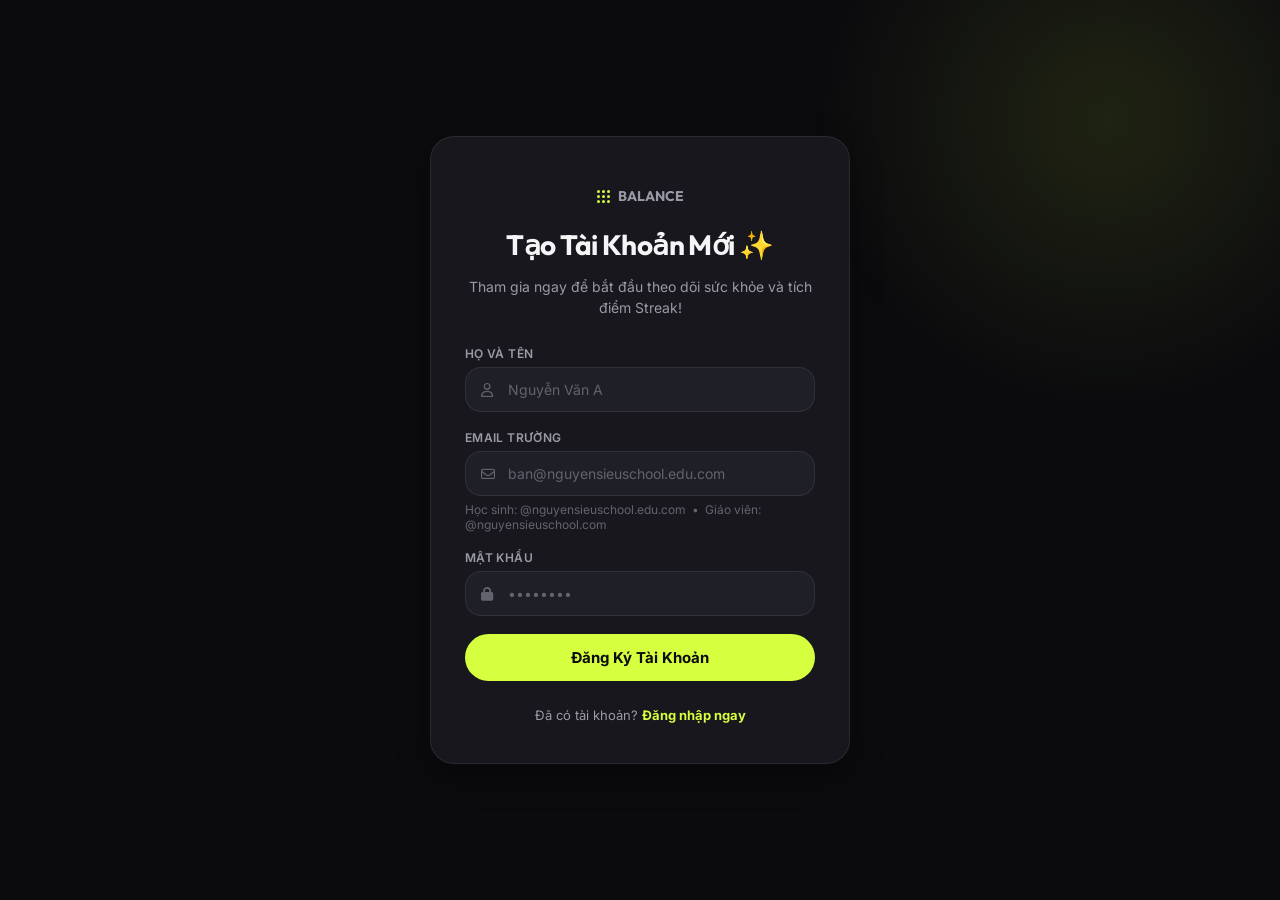
==== balance-app/public/register.html @ 1e22f0e8 "Add files via upload" ====
<!DOCTYPE html>
<html lang="vi">
<head>
    <meta charset="UTF-8">
    <meta name="viewport" content="width=device-width, initial-scale=1.0">
    <title>Đăng Ký - Balance</title>
    <link rel="stylesheet" href="https://cdnjs.cloudflare.com/ajax/libs/font-awesome/6.4.0/css/all.min.css">
    <link rel="stylesheet" href="theme.css">
    <link rel="stylesheet" href="style.css">
</head>
<body>

    <div class="login-card">
        <div class="brand-mark">
            <span class="dot-logo"><span></span><span></span><span></span><span></span><span></span><span></span><span></span><span></span><span></span></span>
            BALANCE
        </div>

        <div class="login-header">
            <h2>Tạo Tài Khoản Mới ✨</h2>
            <p>Tham gia ngay để bắt đầu theo dõi sức khỏe và tích điểm Streak!</p>
        </div>

        <form id="registerForm">
            <div class="input-group">
                <label for="regName">Họ và Tên</label>
                <div class="input-wrapper">
                    <i class="fa-regular fa-user"></i>
                    <input type="text" id="regName" placeholder="Nguyễn Văn A" required>
                </div>
            </div>

            <div class="input-group">
                <label for="regEmail">Email Trường</label>
                <div class="input-wrapper">
                    <i class="fa-regular fa-envelope"></i>
                    <input type="email" id="regEmail" placeholder="ban@nguyensieuschool.edu.com" required>
                </div>
                <div id="rolePreview">
                    Học sinh: @nguyensieuschool.edu.com &nbsp;•&nbsp; Giáo viên: @nguyensieuschool.com
                </div>
            </div>

            <div class="input-group">
                <label for="regPassword">Mật Khẩu</label>
                <div class="input-wrapper">
                    <i class="fa-solid fa-lock"></i>
                    <input type="password" id="regPassword" placeholder="••••••••" minlength="8" required>
                </div>
            </div>

            <p id="formError" class="form-error"></p>

            <button type="submit" class="btn-login">Đăng Ký Tài Khoản</button>
        </form>

        <div class="register-link">
            Đã có tài khoản? <a href="index.html">Đăng nhập ngay</a>
        </div>
    </div>

    <script src="register.js"></script>
</body>
</html>
---- balance-app/public/theme.css ----
/* theme.css — shared design system for Balance.
   Sporty energy (lime/blue accents, bold headline type) kept in check by a
   minimal, high-whitespace dark surface — inspired by the padel/tennis club
   references (bold color + motion) balanced against a plainer minimal site
   (restraint, generous space, few competing elements per screen). */

@import url('https://fonts.googleapis.com/css2?family=Outfit:wght@400;500;600;700;800&family=Inter:wght@400;500;600;700&display=swap');

:root {
  /* surfaces */
  --bg: #0b0b0e;
  --surface: #17171d;
  --surface-2: #1f1f27;
  --border: rgba(255, 255, 255, 0.08);
  --border-strong: rgba(255, 255, 255, 0.18);

  /* text */
  --text: #f5f5f7;
  --text-muted: #9a9aa6;
  --text-faint: #63636d;

  /* accents — lime is the primary "sporty" accent, blue is secondary /
     teacher-role / informational, red is reserved for late/error states */
  --lime: #d6ff3f;
  --lime-dim: rgba(214, 255, 63, 0.14);
  --lime-ink: #0b0b0e; /* text color used ON TOP of lime */
  --blue: #4c8dff;
  --blue-dim: rgba(76, 141, 255, 0.14);
  --red: #ff6b6b;
  --red-dim: rgba(255, 107, 107, 0.14);

  /* shape */
  --radius-sm: 10px;
  --radius-md: 16px;
  --radius-lg: 24px;
  --radius-pill: 999px;

  /* type */
  --font-heading: 'Outfit', -apple-system, sans-serif;
  --font-body: 'Inter', -apple-system, sans-serif;

  --shadow-card: 0 12px 32px rgba(0, 0, 0, 0.35);
  --shadow-glow-lime: 0 8px 24px rgba(214, 255, 63, 0.25);
  --shadow-glow-blue: 0 8px 24px rgba(76, 141, 255, 0.25);
}

* { box-sizing: border-box; }

html, body {
  background: var(--bg);
  color: var(--text);
  font-family: var(--font-body);
  margin: 0;
  padding: 0;
  -webkit-font-smoothing: antialiased;
}

h1, h2, h3, h4 {
  font-family: var(--font-heading);
  font-weight: 700;
  letter-spacing: -0.02em;
  margin: 0;
}

a { color: inherit; }

/* --- layout ------------------------------------------------------------ */
.container {
  max-width: 1040px;
  margin: 0 auto;
  padding: 0 24px;
}

.eyebrow {
  font-size: 12px;
  font-weight: 700;
  letter-spacing: 0.08em;
  text-transform: uppercase;
  color: var(--text-faint);
}

.text-muted { color: var(--text-muted); }

/* --- dot-grid brand mark ------------------------------------------------
   Small reusable logo motif (echoes the dotted-grid marks in the padel/
   tennis references) — three rows of three dots. */
.dot-logo {
  display: inline-grid;
  grid-template-columns: repeat(3, 3px);
  grid-template-rows: repeat(3, 3px);
  gap: 2px;
  vertical-align: middle;
}
.dot-logo span {
  width: 3px;
  height: 3px;
  border-radius: 50%;
  background: var(--lime);
}

/* --- buttons ------------------------------------------------------------ */
.btn {
  display: inline-flex;
  align-items: center;
  justify-content: center;
  gap: 8px;
  padding: 13px 26px;
  border-radius: var(--radius-pill);
  border: none;
  font-family: var(--font-body);
  font-weight: 700;
  font-size: 14px;
  cursor: pointer;
  transition: transform 0.15s ease, box-shadow 0.15s ease, opacity 0.15s ease;
  text-decoration: none;
}
.btn:active { transform: scale(0.97); }
.btn:disabled { opacity: 0.45; cursor: not-allowed; transform: none !important; }

.btn-primary { background: var(--lime); color: var(--lime-ink); }
.btn-primary:hover:not(:disabled) { transform: translateY(-2px); box-shadow: var(--shadow-glow-lime); }

.btn-blue { background: var(--blue); color: #fff; }
.btn-blue:hover:not(:disabled) { transform: translateY(-2px); box-shadow: var(--shadow-glow-blue); }

.btn-ghost {
  background: transparent;
  color: var(--text);
  border: 1.5px solid var(--border-strong);
}
.btn-ghost:hover:not(:disabled) { border-color: var(--lime); color: var(--lime); }

.btn-danger { background: var(--red-dim); color: var(--red); }

.btn-block { width: 100%; }

/* --- cards ---------------------------------------------------------------*/
.card {
  background: var(--surface);
  border: 1px solid var(--border);
  border-radius: var(--radius-lg);
  padding: 24px;
}
.card-link {
  display: block;
  text-decoration: none;
  color: inherit;
  transition: transform 0.15s ease, border-color 0.15s ease;
}
.card-link:hover { transform: translateY(-3px); border-color: var(--border-strong); }

/* --- pills / status badges ------------------------------------------------*/
.pill {
  display: inline-flex;
  align-items: center;
  padding: 4px 12px;
  border-radius: var(--radius-pill);
  font-size: 11px;
  font-weight: 700;
  text-transform: uppercase;
  letter-spacing: 0.04em;
  white-space: nowrap;
}
.pill-lime { background: var(--lime-dim); color: var(--lime); }
.pill-blue { background: var(--blue-dim); color: var(--blue); }
.pill-red { background: var(--red-dim); color: var(--red); }
.pill-neutral { background: var(--surface-2); color: var(--text-muted); }

/* --- form fields -----------------------------------------------------------*/
.field { text-align: left; margin-bottom: 16px; }
.field label {
  display: block;
  font-size: 12px;
  font-weight: 600;
  color: var(--text-muted);
  margin-bottom: 6px;
  text-transform: uppercase;
  letter-spacing: 0.03em;
}
.input-field {
  width: 100%;
  background: var(--surface-2);
  border: 1.5px solid var(--border);
  border-radius: var(--radius-md);
  padding: 13px 16px;
  color: var(--text);
  font-family: var(--font-body);
  font-size: 15px;
  transition: border-color 0.15s ease, box-shadow 0.15s ease;
}
.input-field:focus {
  outline: none;
  border-color: var(--lime);
  box-shadow: 0 0 0 3px var(--lime-dim);
}
.input-field::placeholder { color: var(--text-faint); }

.form-error {
  color: var(--red);
  font-size: 13px;
  text-align: left;
  margin: -6px 0 14px;
  display: none;
}

/* --- progress bars ---------------------------------------------------------*/
.progress-track {
  width: 100%;
  height: 8px;
  border-radius: var(--radius-pill);
  background: var(--surface-2);
  overflow: hidden;
}
.progress-fill {
  height: 100%;
  background: var(--lime);
  border-radius: var(--radius-pill);
  transition: width 0.4s ease;
}
.progress-fill.blue { background: var(--blue); }

/* --- stat tiles (dashboard) -------------------------------------------------*/
.stat-tile {
  background: var(--surface);
  border: 1px solid var(--border);
  border-radius: var(--radius-lg);
  padding: 20px;
}
.stat-tile .stat-number {
  font-family: var(--font-heading);
  font-size: 2.1rem;
  font-weight: 800;
  color: var(--lime);
  line-height: 1;
}
.stat-tile .stat-number.blue { color: var(--blue); }
.stat-tile .stat-label {
  margin-top: 6px;
  font-size: 12.5px;
  color: var(--text-muted);
  font-weight: 600;
}

/* --- top nav (rendered by app.js) ------------------------------------------*/
.balance-nav {
  position: fixed;
  top: 14px;
  left: 14px;
  right: 14px;
  z-index: 1000;
  display: flex;
  align-items: center;
  justify-content: space-between;
  padding: 12px 20px;
  background: rgba(23, 23, 29, 0.75);
  backdrop-filter: blur(14px);
  -webkit-backdrop-filter: blur(14px);
  border: 1px solid var(--border);
  border-radius: var(--radius-pill);
  font-family: var(--font-body);
  font-size: 14px;
  color: var(--text);
}
.balance-nav .brand {
  display: flex;
  align-items: center;
  gap: 8px;
  font-family: var(--font-heading);
  font-weight: 700;
  text-decoration: none;
  color: var(--text);
  font-size: 15px;
}
.balance-nav .name { color: var(--text-muted); margin-left: 4px; }
.balance-nav .right { display: flex; align-items: center; gap: 12px; }
.balance-nav .credit-badge {
  display: inline-flex;
  align-items: center;
  gap: 6px;
  background: var(--lime-dim);
  color: var(--lime);
  font-weight: 700;
  padding: 6px 14px;
  border-radius: var(--radius-pill);
  font-size: 13px;
}
.balance-nav .logout-btn {
  background: var(--surface-2);
  color: var(--text-muted);
  border: none;
  padding: 8px 16px;
  border-radius: var(--radius-pill);
  font-size: 13px;
  font-weight: 600;
  cursor: pointer;
}
.balance-nav .logout-btn:hover { color: var(--text); }
.balance-nav .offline-flag { color: #e0a030; font-size: 12px; margin-left: 8px; }

body.has-balance-nav { padding-top: 76px; }

@media (max-width: 640px) {
  .balance-nav .name-role { display: none; }
}
---- balance-app/public/style.css ----
/* style.css — login & register pages */

body {
  min-height: 100vh;
  display: flex;
  align-items: center;
  justify-content: center;
  padding: 24px;
  position: relative;
  overflow-x: hidden;
}

/* Soft lime glow in the corner — a restrained nod to the neon-on-dark
   energy of the sporty references, without leaning on photography we
   don't have. Kept subtle so it stays on the "minimal" side. */
body::before {
  content: '';
  position: fixed;
  top: -20%;
  right: -10%;
  width: 600px;
  height: 600px;
  background: radial-gradient(circle, rgba(214, 255, 63, 0.10) 0%, transparent 70%);
  pointer-events: none;
  z-index: 0;
}

.login-card {
  background: var(--surface);
  border: 1px solid var(--border);
  width: 100%;
  max-width: 420px;
  padding: 40px 34px;
  border-radius: var(--radius-lg);
  box-shadow: var(--shadow-card);
  text-align: center;
  position: relative;
  z-index: 1;
}

.brand-mark {
  display: inline-flex;
  align-items: center;
  gap: 8px;
  font-family: var(--font-heading);
  font-weight: 700;
  font-size: 14px;
  color: var(--text-muted);
  margin-bottom: 22px;
}

.login-header h2 {
  font-family: var(--font-heading);
  color: var(--text);
  font-size: 28px;
  font-weight: 700;
  margin-bottom: 8px;
  letter-spacing: -0.02em;
}

.login-header p {
  color: var(--text-muted);
  font-size: 14px;
  margin-bottom: 28px;
  line-height: 1.5;
}

.input-group {
  position: relative;
  margin-bottom: 18px;
  text-align: left;
}

.input-group label {
  display: block;
  font-size: 12px;
  color: var(--text-muted);
  font-weight: 600;
  margin-bottom: 6px;
  text-transform: uppercase;
  letter-spacing: 0.03em;
}

.input-wrapper { position: relative; }

.input-wrapper i {
  position: absolute;
  left: 16px;
  top: 50%;
  transform: translateY(-50%);
  color: var(--text-faint);
  font-size: 14px;
  pointer-events: none;
}

.input-wrapper input {
  width: 100%;
  padding: 13px 16px 13px 42px;
  border: 1.5px solid var(--border);
  background: var(--surface-2);
  border-radius: var(--radius-md);
  font-size: 14px;
  color: var(--text);
  outline: none;
  font-family: var(--font-body);
  transition: border-color 0.2s ease, box-shadow 0.2s ease;
}

.input-wrapper input::placeholder { color: var(--text-faint); }

.input-wrapper input:focus {
  border-color: var(--lime);
  box-shadow: 0 0 0 3px var(--lime-dim);
}

.options {
  display: flex;
  justify-content: space-between;
  align-items: center;
  font-size: 13px;
  margin-bottom: 26px;
}

.remember-me {
  display: flex;
  align-items: center;
  gap: 6px;
  color: var(--text-muted);
  cursor: pointer;
}

.forgot-pass {
  color: var(--lime);
  text-decoration: none;
  font-weight: 600;
  font-size: 13px;
}
.forgot-pass:hover { text-decoration: underline; }

.btn-login {
  width: 100%;
  padding: 14px;
  background: var(--lime);
  border: none;
  border-radius: var(--radius-pill);
  color: var(--lime-ink);
  font-family: var(--font-body);
  font-size: 15px;
  font-weight: 700;
  cursor: pointer;
  transition: transform 0.15s ease, box-shadow 0.15s ease;
}

.btn-login:hover {
  transform: translateY(-2px);
  box-shadow: var(--shadow-glow-lime);
}
.btn-login:active { transform: scale(0.98); }

.divider {
  margin: 26px 0;
  position: relative;
  text-align: center;
}

.divider::before {
  content: "";
  position: absolute;
  top: 50%;
  left: 0;
  width: 100%;
  height: 1px;
  background: var(--border);
}

.divider span {
  position: relative;
  background: var(--surface);
  padding: 0 12px;
  color: var(--text-faint);
  font-size: 12px;
}

.btn-google {
  width: 100%;
  padding: 12px;
  background: var(--surface-2);
  border: 1.5px solid var(--border);
  border-radius: var(--radius-md);
  display: flex;
  align-items: center;
  justify-content: center;
  gap: 10px;
  color: var(--text-muted);
  font-weight: 600;
  font-size: 14px;
  cursor: pointer;
  transition: border-color 0.2s ease, color 0.2s ease;
}

.btn-google:hover { border-color: var(--border-strong); color: var(--text); }

.register-link {
  margin-top: 26px;
  font-size: 13px;
  color: var(--text-muted);
}

.register-link a {
  color: var(--lime);
  font-weight: 700;
  text-decoration: none;
}
.register-link a:hover { text-decoration: underline; }

#rolePreview {
  font-size: 12px;
  margin-top: 6px;
  color: var(--text-faint);
}
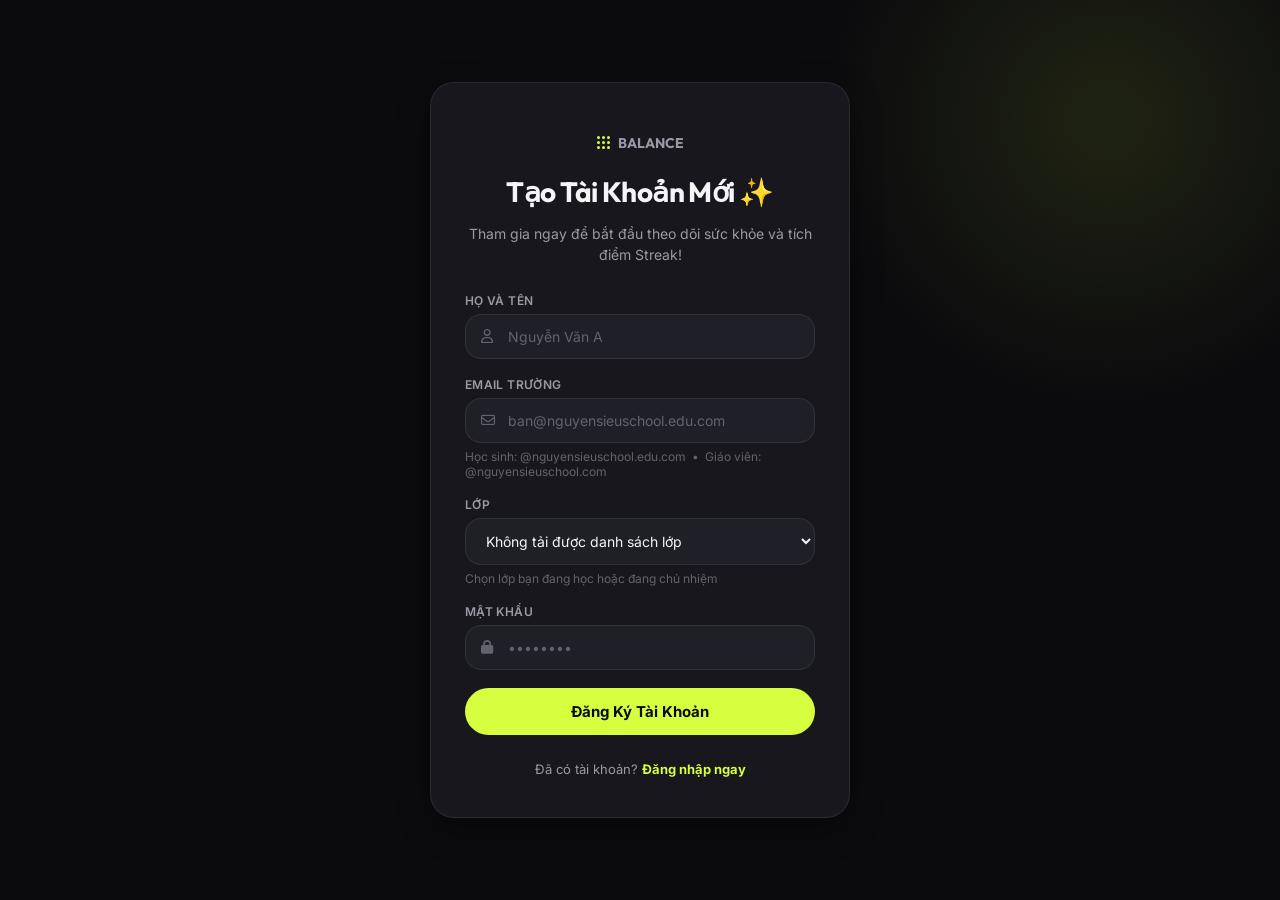
==== commit 1f24a408: "Add files via upload" ====
--- a/balance-app/public/register.html
+++ b/balance-app/public/register.html
@@ -42,6 +42,16 @@
             </div>
 
             <div class="input-group">
+                <label for="regClass">Lớp</label>
+                <select id="regClass" class="select-field" required>
+                    <option value="" disabled selected>Đang tải danh sách lớp…</option>
+                </select>
+                <div style="font-size:12px;margin-top:6px;color:var(--text-faint);">
+                    Chọn lớp bạn đang học hoặc đang chủ nhiệm
+                </div>
+            </div>
+
+            <div class="input-group">
                 <label for="regPassword">Mật Khẩu</label>
                 <div class="input-wrapper">
                     <i class="fa-solid fa-lock"></i>
--- a/balance-app/public/theme.css
+++ b/balance-app/public/theme.css
@@ -302,3 +302,120 @@
 @media (max-width: 640px) {
   .balance-nav .name-role { display: none; }
 }
+
+/* --- menu button (opens the sidebar) --------------------------------------*/
+.menu-btn {
+  background: var(--surface-2);
+  border: none;
+  color: var(--text);
+  width: 34px;
+  height: 34px;
+  border-radius: 50%;
+  display: inline-flex;
+  align-items: center;
+  justify-content: center;
+  cursor: pointer;
+  font-size: 16px;
+  margin-right: 10px;
+  transition: background-color 0.15s ease;
+}
+.menu-btn:hover { background: var(--surface); }
+
+/* --- sidebar ---------------------------------------------------------------
+   Slide-in drawer + backdrop fade (the "pop up" animation), plus a staggered
+   pop-in on each link once the drawer is open. */
+.sidebar-backdrop {
+  position: fixed;
+  inset: 0;
+  background: rgba(0, 0, 0, 0.55);
+  opacity: 0;
+  pointer-events: none;
+  transition: opacity 0.25s ease;
+  z-index: 1400;
+}
+.sidebar-backdrop.open { opacity: 1; pointer-events: auto; }
+
+.sidebar {
+  position: fixed;
+  top: 0;
+  left: 0;
+  bottom: 0;
+  width: 260px;
+  max-width: 80vw;
+  background: var(--surface);
+  border-right: 1px solid var(--border);
+  transform: translateX(-100%);
+  transition: transform 0.32s cubic-bezier(0.4, 0, 0.2, 1);
+  z-index: 1500;
+  padding: 26px 18px;
+  display: flex;
+  flex-direction: column;
+  gap: 4px;
+  box-shadow: 24px 0 48px rgba(0, 0, 0, 0.35);
+}
+.sidebar.open { transform: translateX(0); }
+
+.sidebar .sidebar-brand {
+  display: flex;
+  align-items: center;
+  gap: 8px;
+  font-family: var(--font-heading);
+  font-weight: 700;
+  font-size: 16px;
+  padding: 6px 12px 22px;
+}
+
+.sidebar-link {
+  display: flex;
+  align-items: center;
+  gap: 12px;
+  padding: 13px 14px;
+  border-radius: var(--radius-md);
+  color: var(--text-muted);
+  text-decoration: none;
+  font-weight: 600;
+  font-size: 14.5px;
+  border: 1px solid transparent;
+  opacity: 0;
+  transform: translateY(8px);
+}
+.sidebar.open .sidebar-link { animation: sidebarPop 0.35s ease forwards; }
+.sidebar.open .sidebar-link:nth-child(2) { animation-delay: 0.05s; }
+.sidebar.open .sidebar-link:nth-child(3) { animation-delay: 0.1s; }
+.sidebar.open .sidebar-link:nth-child(4) { animation-delay: 0.15s; }
+
+@keyframes sidebarPop {
+  0% { opacity: 0; transform: translateY(8px) scale(0.97); }
+  60% { opacity: 1; transform: translateY(-1px) scale(1.01); }
+  100% { opacity: 1; transform: translateY(0) scale(1); }
+}
+
+.sidebar-link .icon { font-size: 18px; width: 22px; text-align: center; }
+.sidebar-link:hover { background: var(--surface-2); color: var(--text); }
+.sidebar-link.active {
+  background: var(--lime-dim);
+  color: var(--lime);
+  border-color: rgba(214, 255, 63, 0.25);
+}
+
+.sidebar-close {
+  position: absolute;
+  top: 18px;
+  right: 16px;
+  background: transparent;
+  border: none;
+  color: var(--text-faint);
+  font-size: 18px;
+  cursor: pointer;
+  width: 28px;
+  height: 28px;
+}
+.sidebar-close:hover { color: var(--text); }
+
+.sidebar-footer {
+  margin-top: auto;
+  padding-top: 16px;
+  border-top: 1px solid var(--border);
+  font-size: 12px;
+  color: var(--text-faint);
+}
--- a/balance-app/public/style.css
+++ b/balance-app/public/style.css
@@ -218,3 +218,22 @@
   margin-top: 6px;
   color: var(--text-faint);
 }
+
+.select-field {
+  width: 100%;
+  padding: 13px 16px;
+  border: 1.5px solid var(--border);
+  background: var(--surface-2);
+  border-radius: var(--radius-md);
+  font-size: 14px;
+  color: var(--text);
+  font-family: var(--font-body);
+  outline: none;
+  cursor: pointer;
+  transition: border-color 0.2s ease, box-shadow 0.2s ease;
+}
+.select-field:focus {
+  border-color: var(--lime);
+  box-shadow: 0 0 0 3px var(--lime-dim);
+}
+.select-field option { background: var(--surface-2); color: var(--text); }
